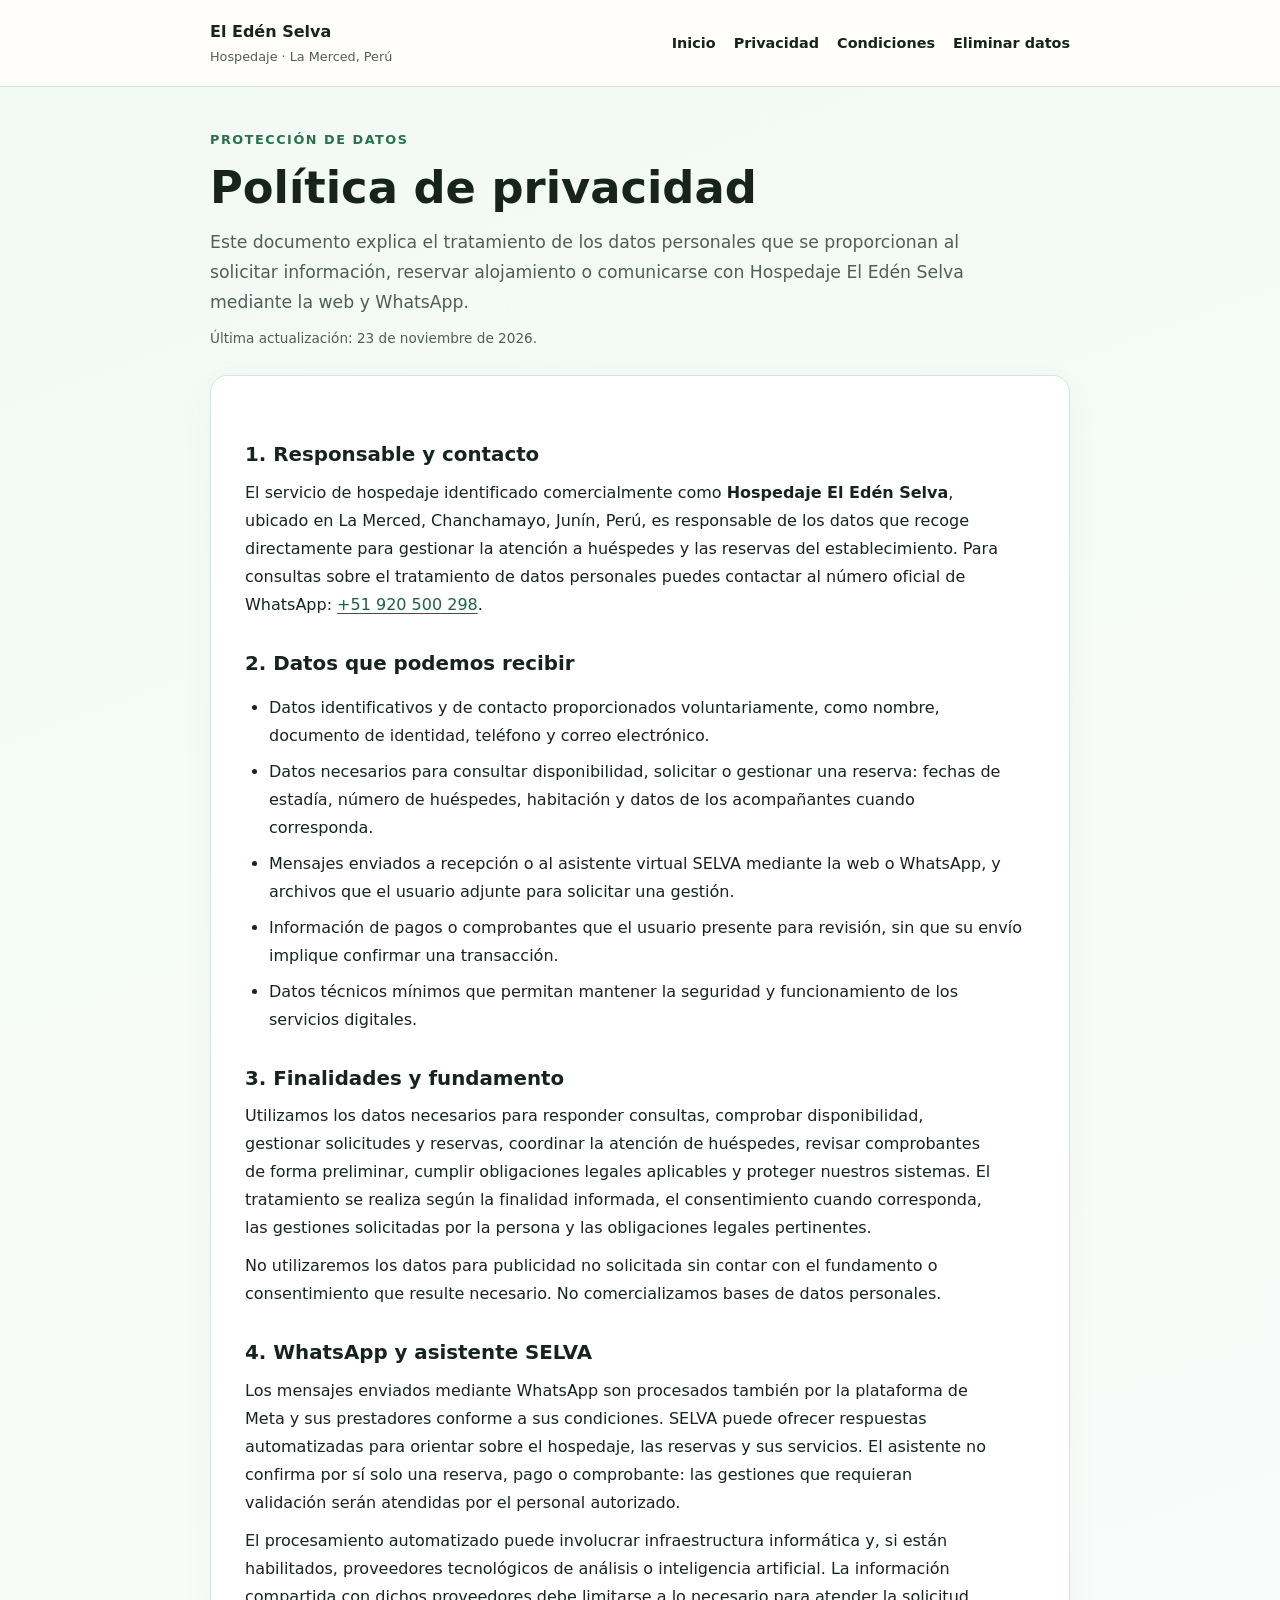
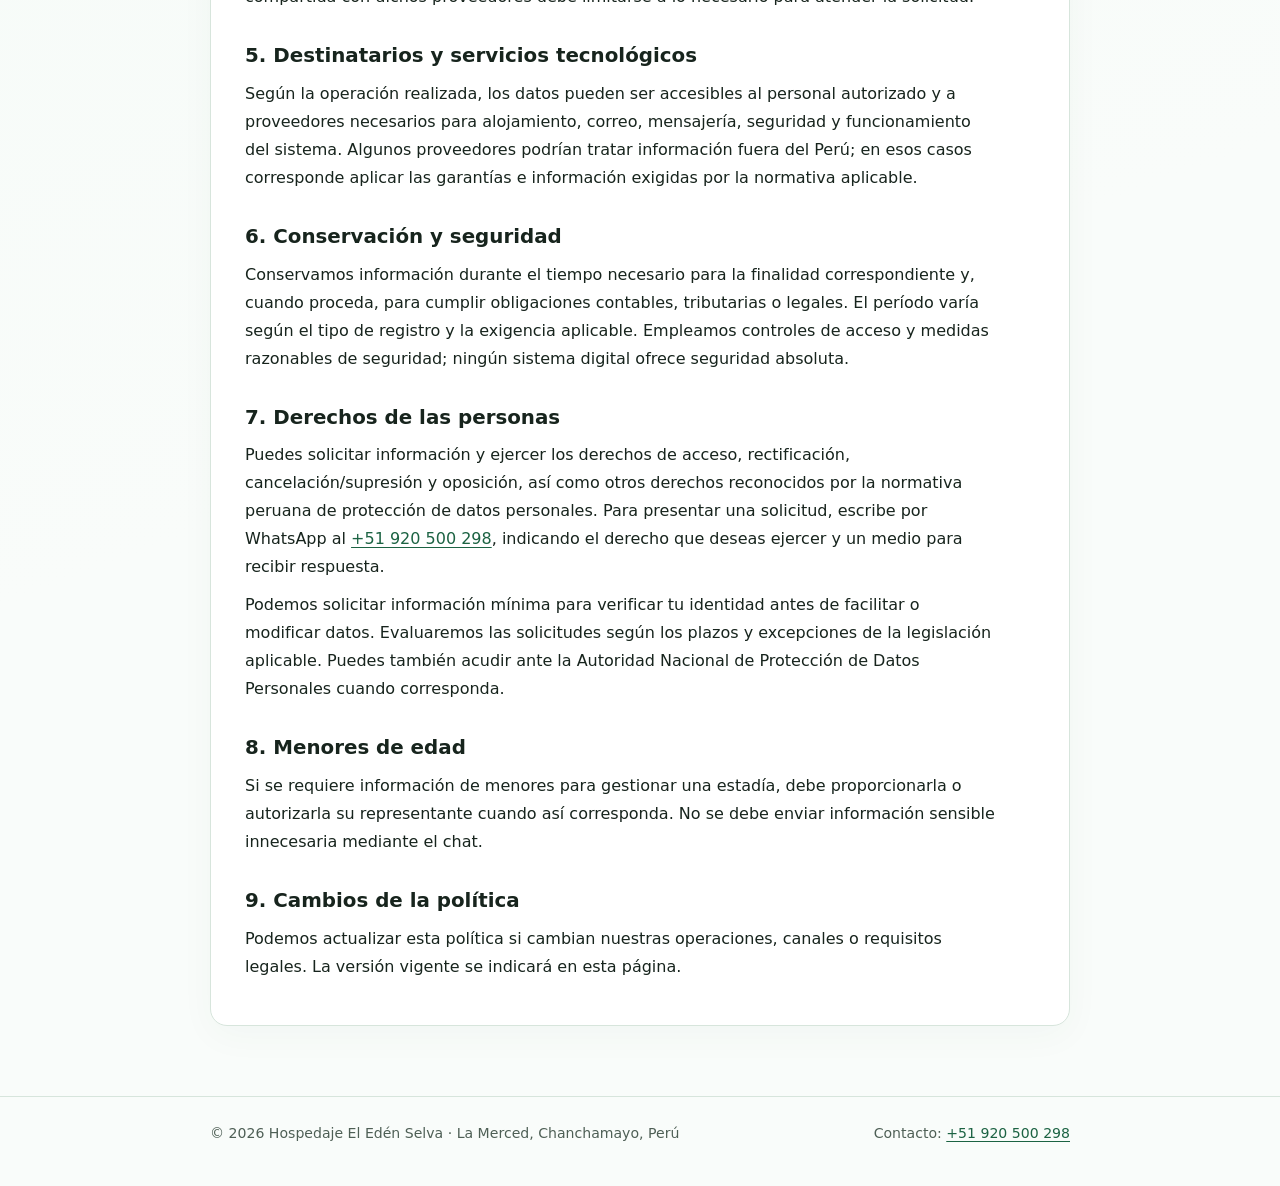
==== privacidad.html @ 674a2b02 "feat(legal): política de privacidad para web y WhatsApp" ====
<!doctype html>
<html lang="es">
<head>
<meta charset="utf-8">
<meta name="viewport" content="width=device-width,initial-scale=1">
<meta name="robots" content="index,follow">
<meta name="description" content="Cómo protege los datos personales Hospedaje El Edén Selva.">
<title>Política de privacidad | Hospedaje El Edén Selva</title>
<link rel="stylesheet" href="styles.css">
</head>
<body>
<header><div class="wrap brand"><a href="index.html">El Edén Selva<small>Hospedaje · La Merced, Perú</small></a>
<nav aria-label="Navegación"><a href="index.html">Inicio</a><a href="privacidad.html" aria-current="page">Privacidad</a><a href="condiciones.html">Condiciones</a><a href="eliminacion-datos.html">Eliminar datos</a></nav>
</div></header>
<main class="wrap"><section class="eyebrow">Protección de datos</section><h1>Política de privacidad</h1><p class="intro">Este documento explica el tratamiento de los datos personales que se proporcionan al solicitar información, reservar alojamiento o comunicarse con Hospedaje El Edén Selva mediante la web y WhatsApp.</p>
<p class="date">Última actualización: 23 de noviembre de 2026.</p>
<div class="panel">
<h2>1. Responsable y contacto</h2>
<p>El servicio de hospedaje identificado comercialmente como <strong>Hospedaje El Edén Selva</strong>, ubicado en La Merced, Chanchamayo, Junín, Perú, es responsable de los datos que recoge directamente para gestionar la atención a huéspedes y las reservas del establecimiento. Para consultas sobre el tratamiento de datos personales puedes contactar al número oficial de WhatsApp: <a href="https://wa.me/51920500298">+51 920 500 298</a>.</p>
<h2>2. Datos que podemos recibir</h2>
<ul><li>Datos identificativos y de contacto proporcionados voluntariamente, como nombre, documento de identidad, teléfono y correo electrónico.</li><li>Datos necesarios para consultar disponibilidad, solicitar o gestionar una reserva: fechas de estadía, número de huéspedes, habitación y datos de los acompañantes cuando corresponda.</li><li>Mensajes enviados a recepción o al asistente virtual SELVA mediante la web o WhatsApp, y archivos que el usuario adjunte para solicitar una gestión.</li><li>Información de pagos o comprobantes que el usuario presente para revisión, sin que su envío implique confirmar una transacción.</li><li>Datos técnicos mínimos que permitan mantener la seguridad y funcionamiento de los servicios digitales.</li></ul>
<h2>3. Finalidades y fundamento</h2>
<p>Utilizamos los datos necesarios para responder consultas, comprobar disponibilidad, gestionar solicitudes y reservas, coordinar la atención de huéspedes, revisar comprobantes de forma preliminar, cumplir obligaciones legales aplicables y proteger nuestros sistemas. El tratamiento se realiza según la finalidad informada, el consentimiento cuando corresponda, las gestiones solicitadas por la persona y las obligaciones legales pertinentes.</p>
<p>No utilizaremos los datos para publicidad no solicitada sin contar con el fundamento o consentimiento que resulte necesario. No comercializamos bases de datos personales.</p>
<h2>4. WhatsApp y asistente SELVA</h2>
<p>Los mensajes enviados mediante WhatsApp son procesados también por la plataforma de Meta y sus prestadores conforme a sus condiciones. SELVA puede ofrecer respuestas automatizadas para orientar sobre el hospedaje, las reservas y sus servicios. El asistente no confirma por sí solo una reserva, pago o comprobante: las gestiones que requieran validación serán atendidas por el personal autorizado.</p>
<p>El procesamiento automatizado puede involucrar infraestructura informática y, si están habilitados, proveedores tecnológicos de análisis o inteligencia artificial. La información compartida con dichos proveedores debe limitarse a lo necesario para atender la solicitud.</p>
<h2>5. Destinatarios y servicios tecnológicos</h2>
<p>Según la operación realizada, los datos pueden ser accesibles al personal autorizado y a proveedores necesarios para alojamiento, correo, mensajería, seguridad y funcionamiento del sistema. Algunos proveedores podrían tratar información fuera del Perú; en esos casos corresponde aplicar las garantías e información exigidas por la normativa aplicable.</p>
<h2>6. Conservación y seguridad</h2>
<p>Conservamos información durante el tiempo necesario para la finalidad correspondiente y, cuando proceda, para cumplir obligaciones contables, tributarias o legales. El período varía según el tipo de registro y la exigencia aplicable. Empleamos controles de acceso y medidas razonables de seguridad; ningún sistema digital ofrece seguridad absoluta.</p>
<h2>7. Derechos de las personas</h2>
<p>Puedes solicitar información y ejercer los derechos de acceso, rectificación, cancelación/supresión y oposición, así como otros derechos reconocidos por la normativa peruana de protección de datos personales. Para presentar una solicitud, escribe por WhatsApp al <a href="https://wa.me/51920500298">+51 920 500 298</a>, indicando el derecho que deseas ejercer y un medio para recibir respuesta.</p>
<p>Podemos solicitar información mínima para verificar tu identidad antes de facilitar o modificar datos. Evaluaremos las solicitudes según los plazos y excepciones de la legislación aplicable. Puedes también acudir ante la Autoridad Nacional de Protección de Datos Personales cuando corresponda.</p>
<h2>8. Menores de edad</h2>
<p>Si se requiere información de menores para gestionar una estadía, debe proporcionarla o autorizarla su representante cuando así corresponda. No se debe enviar información sensible innecesaria mediante el chat.</p>
<h2>9. Cambios de la política</h2>
<p>Podemos actualizar esta política si cambian nuestras operaciones, canales o requisitos legales. La versión vigente se indicará en esta página.</p>
</div></main>
<footer><div class="wrap"><span>© 2026 Hospedaje El Edén Selva · La Merced, Chanchamayo, Perú</span><span>Contacto: <a href="https://wa.me/51920500298">+51 920 500 298</a></span></div></footer>
</body></html>
---- styles.css ----
:root{color-scheme:light;font-family:system-ui,-apple-system,BlinkMacSystemFont,"Segoe UI",Arial,sans-serif;--ink:#17241d;--muted:#4e5f55;--green:#28714a;--line:#d7e5dc;--bg:#f3faf5;--paper:#fff}*{box-sizing:border-box}html{scroll-behavior:smooth}body{margin:0;background:linear-gradient(160deg,#f2faf5,#f9fcfa 68%);color:var(--ink);line-height:1.75}a{color:#1c6343;text-underline-offset:3px}a:hover{color:#12472e}.wrap{width:min(100% - 36px,860px);margin-inline:auto}header{background:#fffefa;border-bottom:1px solid var(--line)}.brand{display:flex;align-items:center;justify-content:space-between;flex-wrap:wrap;gap:12px;padding:18px 0}.brand a{text-decoration:none;font-weight:750;color:#15251b}.brand small{display:block;font-weight:400;color:var(--muted);font-size:.8rem}nav{display:flex;flex-wrap:wrap;gap:6px 18px;font-size:.9rem}main{padding:42px 0 70px}.eyebrow{font-size:.8rem;text-transform:uppercase;letter-spacing:.12em;color:var(--green);font-weight:700}h1{font-size:clamp(1.9rem,4.8vw,2.8rem);line-height:1.2;margin:9px 0 12px}h2{font-size:1.24rem;line-height:1.4;margin:31px 0 10px}h3{font-size:1rem}p,li{max-width:74ch}p{margin:10px 0}ul,ol{padding-left:24px}li{margin:8px 0}.intro{font-size:1.08rem;color:var(--muted);max-width:72ch}.panel{border:1px solid var(--line);background:var(--paper);border-radius:17px;padding:clamp(18px,3.3vw,34px);margin-top:24px;box-shadow:0 10px 36px rgba(32,80,48,.035)}.cards{display:grid;grid-template-columns:repeat(auto-fit,minmax(190px,1fr));gap:14px;margin-top:28px}.card{background:#fff;border:1px solid var(--line);border-radius:16px;padding:22px;text-decoration:none;color:var(--ink);transition:border-color .2s}.card:hover{border-color:#81b695}.card strong{display:block;margin-bottom:8px}.card span{font-size:.89rem;color:var(--muted)}.note{background:#eff8f1;border-left:3px solid #62a37d;padding:14px 18px;margin:21px 0;border-radius:4px}.date{font-size:.85rem;color:var(--muted)}footer{padding:24px 0 40px;border-top:1px solid var(--line);font-size:.88rem;color:var(--muted)}footer .wrap{display:flex;flex-wrap:wrap;justify-content:space-between;gap:8px 20px}@media(max-width:620px){.brand{align-items:flex-start}nav{gap:6px 12px}main{padding-top:26px}.panel{margin-top:20px}}
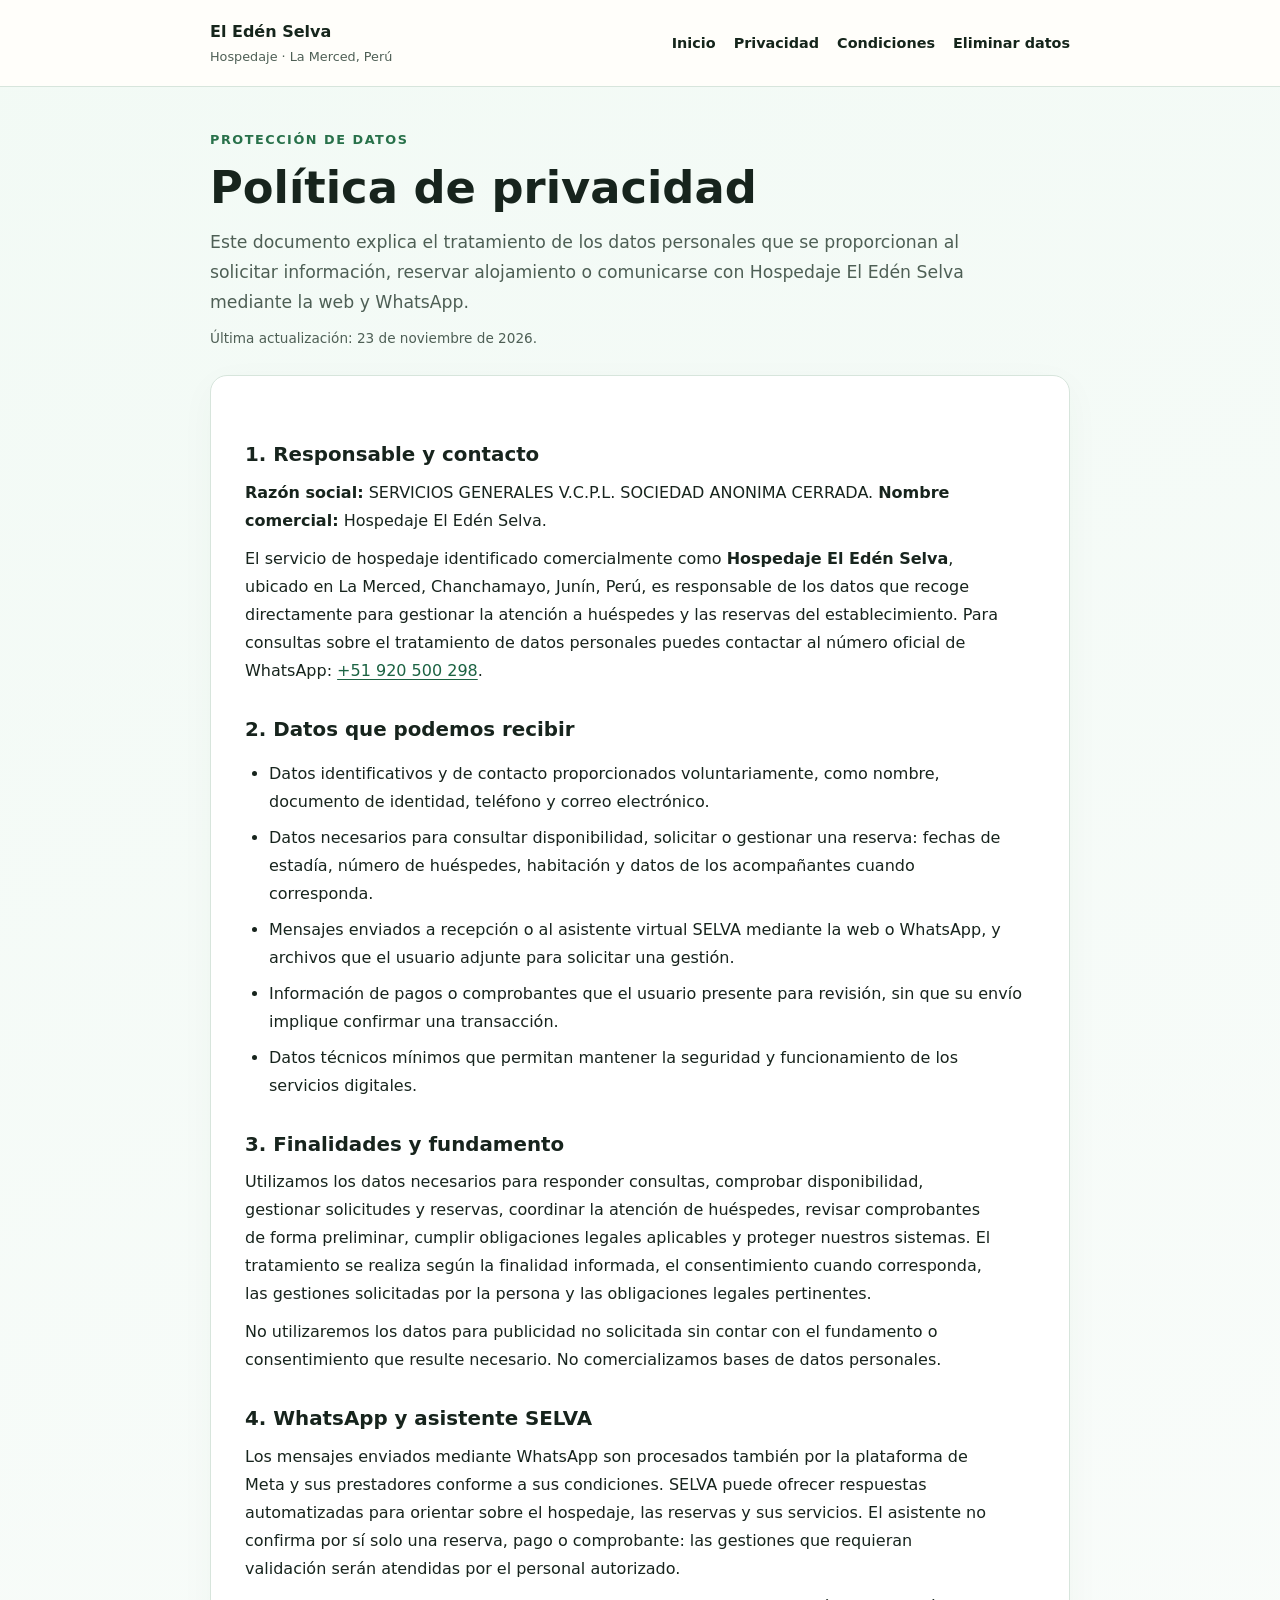
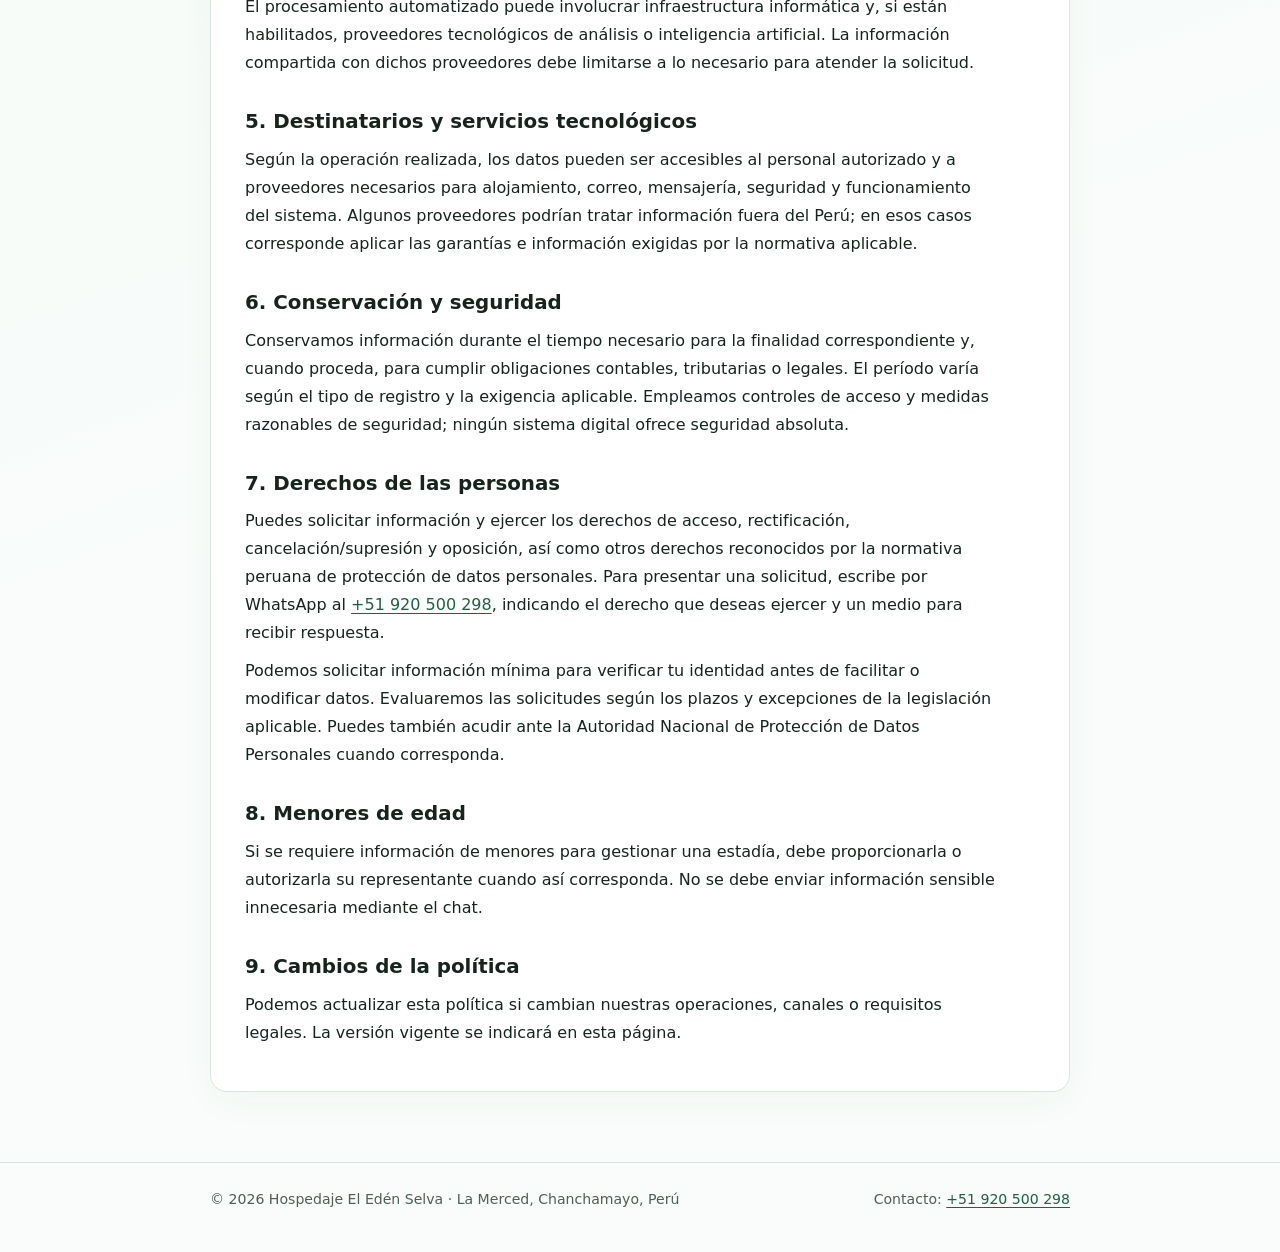
==== commit 423b6a09: "docs(legal): mostrar razón social registrada junto al hospedaje" ====
--- a/privacidad.html
+++ b/privacidad.html
@@ -16,6 +16,7 @@
 <p class="date">Última actualización: 23 de noviembre de 2026.</p>
 <div class="panel">
 <h2>1. Responsable y contacto</h2>
+<p><strong>Razón social:</strong> SERVICIOS GENERALES V.C.P.L. SOCIEDAD ANONIMA CERRADA. <strong>Nombre comercial:</strong> Hospedaje El Edén Selva.</p>
 <p>El servicio de hospedaje identificado comercialmente como <strong>Hospedaje El Edén Selva</strong>, ubicado en La Merced, Chanchamayo, Junín, Perú, es responsable de los datos que recoge directamente para gestionar la atención a huéspedes y las reservas del establecimiento. Para consultas sobre el tratamiento de datos personales puedes contactar al número oficial de WhatsApp: <a href="https://wa.me/51920500298">+51 920 500 298</a>.</p>
 <h2>2. Datos que podemos recibir</h2>
 <ul><li>Datos identificativos y de contacto proporcionados voluntariamente, como nombre, documento de identidad, teléfono y correo electrónico.</li><li>Datos necesarios para consultar disponibilidad, solicitar o gestionar una reserva: fechas de estadía, número de huéspedes, habitación y datos de los acompañantes cuando corresponda.</li><li>Mensajes enviados a recepción o al asistente virtual SELVA mediante la web o WhatsApp, y archivos que el usuario adjunte para solicitar una gestión.</li><li>Información de pagos o comprobantes que el usuario presente para revisión, sin que su envío implique confirmar una transacción.</li><li>Datos técnicos mínimos que permitan mantener la seguridad y funcionamiento de los servicios digitales.</li></ul>
